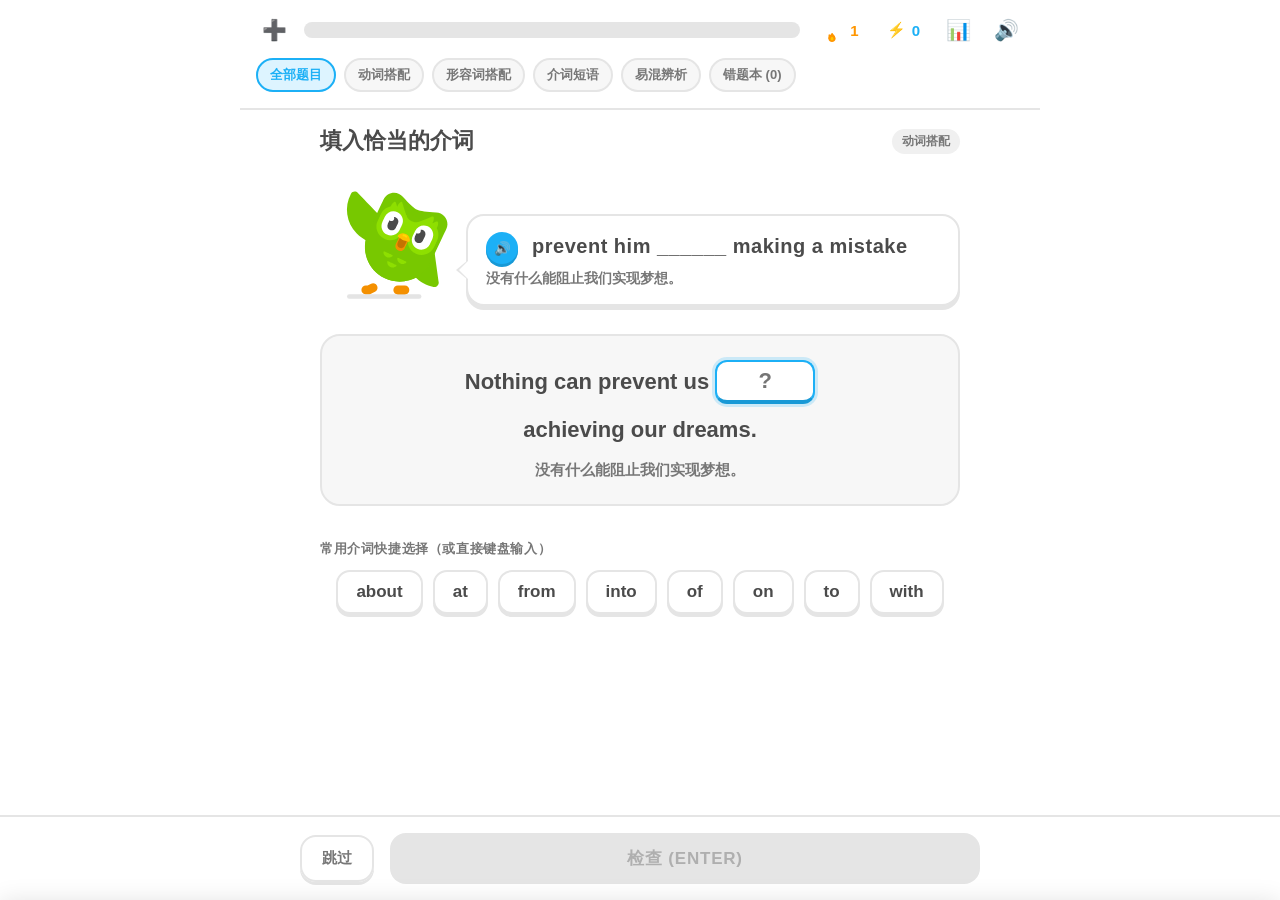
==== public/index.html @ 747ab24b "feat: complete duolingo preposition learning web app with persistent progress storage" ====
<!DOCTYPE html>
<html lang="zh-CN">
<head>
  <meta charset="UTF-8">
  <meta name="viewport" content="width=device-width, initial-scale=1.0, maximum-scale=1.0, user-scalable=no">
  <title>多邻国介词语法填空 | Duolingo Prepositions</title>
  <link rel="stylesheet" href="css/style.css">
  <link rel="icon" href="data:image/svg+xml,<svg xmlns=%22http://www.w3.org/2000/svg%22 viewBox=%220 0 100 100%22><text y=%22.9em%22 font-size=%2290%22>🦉</text></svg>">
</head>
<body>
  <!-- Header Bar -->
  <header class="app-header">
    <div class="header-top">
      <button class="icon-btn" id="open-custom-modal-btn" title="添加我的专属介词题">➕</button>
      
      <!-- Duolingo Progress Bar -->
      <div class="progress-container">
        <div class="progress-fill" id="progress-fill">
          <div class="progress-shine"></div>
        </div>
      </div>

      <!-- Stats: Streak & XP & Sound -->
      <div class="header-stats">
        <div class="stat-badge streak-badge" title="连续练习天数">
          <div class="flame-anim-container" id="flame-anim"></div>
          <span id="streak-count">1</span>
        </div>

        <div class="stat-badge score-badge" id="open-stats-badge" title="查看学习进度">
          <span>⚡</span>
          <span id="xp-count">0</span>
        </div>

        <button class="icon-btn" id="open-stats-modal-btn" title="查看学习数据与进度">📊</button>
        <button class="icon-btn" id="sound-toggle-btn" title="开关音效">🔊</button>
      </div>
    </div>

    <!-- Category Filters -->
    <nav class="filter-tabs">
      <button class="tab-chip active" data-category="all">全部题目</button>
      <button class="tab-chip" data-category="动词搭配">动词搭配</button>
      <button class="tab-chip" data-category="形容词搭配">形容词搭配</button>
      <button class="tab-chip" data-category="介词短语">介词短语</button>
      <button class="tab-chip" data-category="易混辨析">易混辨析</button>
      <button class="tab-chip" data-category="mistakes" id="mistake-badge">错题本 (<span id="mistake-count">0</span>)</button>
    </nav>
  </header>

  <!-- Main Content -->
  <main class="main-content">
    <div class="prompt-title">
      <span id="prompt-title">填入恰当的介词</span>
      <span class="category-tag" id="category-tag">动词搭配</span>
    </div>

    <!-- Duolingo Mascot + Speech Bubble -->
    <div class="duo-character-section">
      <div class="duo-mascot-box">
        <div class="duo-lottie-container" id="duo-mascot-anim"></div>
      </div>

      <div class="speech-bubble">
        <div class="bubble-phrase">
          <button class="speaker-btn" id="speaker-btn" title="朗读句子">🔊</button>
          <span id="bubble-phrase">dance ______ music</span>
        </div>
        <div class="bubble-cn" id="bubble-cn">随着音乐跳舞</div>
      </div>
    </div>

    <!-- Cloze Sentence Card -->
    <form class="cloze-card" id="cloze-form" onsubmit="event.preventDefault(); return false;">
      <div class="cloze-sentence" id="cloze-sentence">
        <!-- Injected via JavaScript -->
      </div>
      <div class="cloze-translation" id="cloze-translation">
        <!-- Translation -->
      </div>
    </form>

    <!-- Quick Word Bank Tiles -->
    <div class="word-bank-section">
      <div class="word-bank-label">常用介词快捷选择（或直接键盘输入）</div>
      <div class="word-tiles" id="word-tiles">
        <!-- Rendered dynamically -->
      </div>
    </div>
  </main>

  <!-- Bottom Floating Action Bar -->
  <footer class="bottom-bar" id="bottom-bar">
    <div class="bottom-bar-inner">
      <button type="button" class="skip-btn" id="skip-btn">跳过</button>
      <button type="button" class="duo-btn duo-btn-green" id="check-btn" disabled>检查 (Enter)</button>
    </div>
  </footer>

  <!-- Duolingo Sliding Feedback Sheet -->
  <aside class="feedback-sheet" id="feedback-sheet">
    <div class="feedback-inner">
      <div class="feedback-status-row">
        <div class="feedback-icon-circle" id="feedback-icon">✓</div>
        <div class="feedback-headline">
          <div class="feedback-title" id="feedback-title">太棒了！</div>
          <div class="feedback-answer-highlight" id="feedback-highlight"></div>
        </div>
      </div>

      <!-- Grammatical Explanation Box -->
      <div class="explanation-card" id="feedback-explanation">
        <!-- Detailed grammar and collocation tips -->
      </div>

      <button type="button" class="duo-btn duo-btn-green" id="feedback-continue-btn">继续 (Enter)</button>
    </div>
  </aside>

  <!-- Lesson Complete Summary Modal -->
  <div class="modal-overlay" id="summary-modal">
    <div class="modal-card">
      <div class="summary-duo-box" id="summary-duo-anim"></div>
      <h2 class="summary-title">单元练习完成！</h2>
      <p class="summary-subtitle">保持节奏，每天进步一点点！</p>

      <div class="summary-stats-grid">
        <div class="stat-box">
          <div class="stat-box-num" id="summary-accuracy" style="color: var(--duo-green-dark)">100%</div>
          <div class="stat-box-label">正确率</div>
        </div>
        <div class="stat-box">
          <div class="stat-box-num" id="summary-xp" style="color: var(--duo-yellow-dark)">+100</div>
          <div class="stat-box-label">经验值</div>
        </div>
        <div class="stat-box">
          <div class="stat-box-num" id="summary-streak" style="color: var(--duo-orange)">1天</div>
          <div class="stat-box-label">连续天数</div>
        </div>
      </div>

      <button type="button" class="duo-btn duo-btn-green" id="summary-continue-btn">继续下一关</button>
    </div>
  </div>

  <!-- Study Progress & Dashboard Modal -->
  <div class="modal-overlay" id="stats-modal">
    <div class="modal-card" style="text-align: left; max-width: 520px;">
      <div style="display: flex; justify-content: space-between; align-items: center; margin-bottom: 16px;">
        <h2 style="font-size: 22px; font-weight: 800; color: var(--duo-gray-500); display: flex; align-items: center; gap: 8px;">
          📊 个人学习进度与成就
        </h2>
        <button class="icon-btn" id="close-stats-modal-btn">✕</button>
      </div>

      <!-- Sync Status Badge -->
      <div class="sync-status-badge" id="sync-status-badge">
        <span class="sync-dot"></span>
        <span id="sync-status-text">已自动同步至本地与服务端</span>
      </div>

      <!-- Stats Grid -->
      <div class="progress-stats-grid">
        <div class="p-stat-card">
          <div class="p-stat-val" id="stat-total-answered" style="color: var(--duo-blue);">0</div>
          <div class="p-stat-label">总练习次数</div>
        </div>
        <div class="p-stat-card">
          <div class="p-stat-val" id="stat-accuracy" style="color: var(--duo-green-dark);">100%</div>
          <div class="p-stat-label">综合正确率</div>
        </div>
        <div class="p-stat-card">
          <div class="p-stat-val" id="stat-mastered-count" style="color: var(--duo-yellow-dark);">0 / 76</div>
          <div class="p-stat-label">已彻底掌握</div>
        </div>
        <div class="p-stat-card">
          <div class="p-stat-val" id="stat-mistakes-count" style="color: var(--duo-red);">0</div>
          <div class="p-stat-label">待复习错题</div>
        </div>
        <div class="p-stat-card">
          <div class="p-stat-val" id="stat-streak-val" style="color: var(--duo-orange);">1天</div>
          <div class="p-stat-label">连续打卡</div>
        </div>
        <div class="p-stat-card">
          <div class="p-stat-val" id="stat-xp-val" style="color: var(--duo-yellow-dark);">0</div>
          <div class="p-stat-label">累计经验 (XP)</div>
        </div>
      </div>

      <!-- Backup and Restore Actions -->
      <div style="margin-top: 18px; border-top: 2px solid var(--duo-gray-200); padding-top: 16px;">
        <div style="font-size: 13px; font-weight: 700; color: var(--duo-gray-400); margin-bottom: 10px; text-transform: uppercase;">
          进度管理与跨设备备份
        </div>
        <div style="display: flex; gap: 8px; flex-wrap: wrap;">
          <button type="button" class="skip-btn" id="export-progress-btn" style="flex: 1; padding: 10px 14px; font-size: 13px;">📥 导出备份</button>
          <button type="button" class="skip-btn" id="import-progress-btn" style="flex: 1; padding: 10px 14px; font-size: 13px;">📤 导入恢复</button>
          <input type="file" id="import-progress-file" accept=".json" style="display: none;">
          <button type="button" class="skip-btn" id="reset-progress-btn" style="padding: 10px 14px; font-size: 13px; color: var(--duo-red);">重置进度</button>
        </div>
      </div>
    </div>
  </div>

  <!-- Custom Question Addition Modal -->
  <div class="modal-overlay" id="custom-modal">
    <div class="modal-card" style="text-align: left;">
      <h2 style="margin-bottom: 16px; font-size: 22px; font-weight: 800; color: var(--duo-gray-500);">➕ 添加我的专属介词题</h2>
      
      <div class="input-group">
        <label class="input-label">介词短语 (例如：dance ___ music)</label>
        <input type="text" class="text-field" id="custom-phrase" placeholder="例：dance ___ music">
      </div>

      <div class="input-group">
        <label class="input-label">完整英文例句 (请用 ___ 代表填空)</label>
        <input type="text" class="text-field" id="custom-sentence" placeholder="例：They dance ___ the rhythm of the music.">
      </div>

      <div class="input-group">
        <label class="input-label">正确介词答案</label>
        <input type="text" class="text-field" id="custom-answer" placeholder="例：to">
      </div>

      <div class="input-group">
        <label class="input-label">中文翻译</label>
        <input type="text" class="text-field" id="custom-cn" placeholder="例：他们随着音乐的节奏跳舞。">
      </div>

      <div class="input-group">
        <label class="input-label">语法解析与记忆技巧 (选填)</label>
        <textarea class="text-field" id="custom-expl" rows="3" placeholder="填写该搭配的核心逻辑、易错提醒或口诀..."></textarea>
      </div>

      <div style="display: flex; gap: 10px; margin-top: 18px;">
        <button type="button" class="skip-btn" id="close-custom-modal-btn" style="flex: 1;">取消</button>
        <button type="button" class="duo-btn duo-btn-green" id="save-custom-question-btn" style="flex: 2;">保存题目</button>
      </div>
    </div>
  </div>

  <!-- Client Libraries -->
  <script src="libs/lottie.min.js"></script>
  <script src="libs/confetti.min.js"></script>
  <script src="js/audio-manager.js"></script>
  <script src="js/questions.js"></script>
  <script src="js/app.js"></script>
</body>
</html>
---- public/css/style.css ----
/* Duolingo Authentic Design System */
:root {
  --duo-green: #58cc02;
  --duo-green-dark: #58a700;
  --duo-green-light: #d7ffb8;
  --duo-green-text: #46a302;
  
  --duo-red: #ff4b4b;
  --duo-red-dark: #ea2b2b;
  --duo-red-light: #ffdfe0;
  --duo-red-text: #ea2b2b;

  --duo-blue: #1cb0f6;
  --duo-blue-dark: #1899d6;
  --duo-blue-light: #ddf4ff;

  --duo-orange: #ff9600;
  --duo-orange-dark: #e58700;

  --duo-yellow: #ffc800;
  --duo-yellow-dark: #e5a500;

  --duo-gray-100: #f7f7f7;
  --duo-gray-200: #e5e5e5;
  --duo-gray-300: #afafaf;
  --duo-gray-400: #777777;
  --duo-gray-500: #4b4b4b;

  --font-family: 'DIN Next Rounded', -apple-system, BlinkMacSystemFont, 'Segoe UI', Roboto, Helvetica, Arial, sans-serif;
}

* {
  box-sizing: border-box;
  margin: 0;
  padding: 0;
  -webkit-tap-highlight-color: transparent;
}

body {
  font-family: var(--font-family);
  background-color: #ffffff;
  color: var(--duo-gray-500);
  min-height: 100vh;
  display: flex;
  flex-direction: column;
  overflow-x: hidden;
  user-select: none;
}

/* App Header */
.app-header {
  position: sticky;
  top: 0;
  z-index: 50;
  background: #ffffff;
  border-bottom: 2px solid var(--duo-gray-200);
  padding: 12px 16px;
  max-width: 800px;
  width: 100%;
  margin: 0 auto;
}

.header-top {
  display: flex;
  align-items: center;
  justify-content: space-between;
  gap: 12px;
}

.icon-btn {
  background: transparent;
  border: none;
  font-size: 20px;
  cursor: pointer;
  color: var(--duo-gray-300);
  width: 36px;
  height: 36px;
  display: flex;
  align-items: center;
  justify-content: center;
  border-radius: 50%;
  transition: all 0.15s;
}

.icon-btn:hover {
  background: var(--duo-gray-100);
  color: var(--duo-gray-500);
}

.progress-container {
  flex: 1;
  height: 16px;
  background-color: var(--duo-gray-200);
  border-radius: 999px;
  overflow: hidden;
  position: relative;
}

.progress-fill {
  height: 100%;
  width: 0%;
  background-color: var(--duo-green);
  border-radius: 999px;
  transition: width 0.35s cubic-bezier(0.4, 0, 0.2, 1);
  position: relative;
}

.progress-shine {
  position: absolute;
  top: 3px;
  left: 10px;
  right: 10px;
  height: 4px;
  background: rgba(255, 255, 255, 0.45);
  border-radius: 999px;
}

/* Header Status Badges */
.header-stats {
  display: flex;
  align-items: center;
  gap: 12px;
}

.stat-badge {
  display: inline-flex;
  align-items: center;
  gap: 6px;
  font-weight: 800;
  font-size: 15px;
  padding: 4px 8px;
  border-radius: 12px;
  cursor: pointer;
  transition: transform 0.1s;
}

.stat-badge:active {
  transform: scale(0.95);
}

.streak-badge {
  color: var(--duo-orange);
}

.flame-anim-container {
  width: 24px;
  height: 24px;
}

.score-badge {
  color: var(--duo-blue);
}

/* Sub-header Filter Tabs */
.filter-tabs {
  display: flex;
  gap: 8px;
  margin-top: 10px;
  overflow-x: auto;
  padding-bottom: 4px;
  scrollbar-width: none;
}

.filter-tabs::-webkit-scrollbar {
  display: none;
}

.tab-chip {
  padding: 6px 12px;
  border-radius: 20px;
  font-size: 13px;
  font-weight: 700;
  background: var(--duo-gray-100);
  color: var(--duo-gray-400);
  border: 2px solid var(--duo-gray-200);
  cursor: pointer;
  white-space: nowrap;
  transition: all 0.15s;
}

.tab-chip.active {
  background: var(--duo-blue-light);
  color: var(--duo-blue);
  border-color: var(--duo-blue);
}

/* Main Container */
.main-content {
  flex: 1;
  max-width: 680px;
  width: 100%;
  margin: 0 auto;
  padding: 16px 20px 140px;
  display: flex;
  flex-direction: column;
}

/* Question Section */
.prompt-title {
  font-size: 22px;
  font-weight: 800;
  color: var(--duo-gray-500);
  margin-bottom: 20px;
  display: flex;
  align-items: center;
  justify-content: space-between;
}

.category-tag {
  font-size: 12px;
  font-weight: 700;
  padding: 4px 10px;
  border-radius: 999px;
  background: #f0f0f0;
  color: var(--duo-gray-400);
}

/* Mascot + Bubble Area */
.duo-character-section {
  display: flex;
  align-items: flex-end;
  gap: 16px;
  margin-bottom: 28px;
}

.duo-mascot-box {
  width: 130px;
  height: 130px;
  flex-shrink: 0;
  position: relative;
  display: flex;
  align-items: center;
  justify-content: center;
}

.duo-lottie-container {
  width: 100%;
  height: 100%;
}

.speech-bubble {
  flex: 1;
  background: #ffffff;
  border: 2px solid var(--duo-gray-200);
  border-radius: 18px;
  padding: 16px 18px;
  position: relative;
  box-shadow: 0 4px 0 var(--duo-gray-200);
}

.speech-bubble::before {
  content: '';
  position: absolute;
  left: -12px;
  bottom: 24px;
  width: 0;
  height: 0;
  border-top: 10px solid transparent;
  border-bottom: 10px solid transparent;
  border-right: 12px solid var(--duo-gray-200);
}

.speech-bubble::after {
  content: '';
  position: absolute;
  left: -9px;
  bottom: 24px;
  width: 0;
  height: 0;
  border-top: 10px solid transparent;
  border-bottom: 10px solid transparent;
  border-right: 10px solid #ffffff;
}

.bubble-phrase {
  font-size: 20px;
  font-weight: 800;
  color: var(--duo-gray-500);
  margin-bottom: 6px;
  letter-spacing: 0.5px;
}

.speaker-btn {
  display: inline-flex;
  align-items: center;
  justify-content: center;
  background: var(--duo-blue);
  color: #ffffff;
  border: none;
  width: 32px;
  height: 32px;
  border-radius: 50%;
  cursor: pointer;
  box-shadow: 0 3px 0 var(--duo-blue-dark);
  margin-right: 8px;
  vertical-align: middle;
  transition: transform 0.1s;
}

.speaker-btn:active {
  transform: translateY(3px);
  box-shadow: none;
}

.bubble-cn {
  font-size: 14px;
  color: var(--duo-gray-400);
  font-weight: 600;
}

/* Sentence Cloze Area */
.cloze-card {
  background: var(--duo-gray-100);
  border: 2px solid var(--duo-gray-200);
  border-radius: 20px;
  padding: 24px;
  margin-bottom: 24px;
  text-align: center;
}

.cloze-sentence {
  font-size: 22px;
  font-weight: 700;
  line-height: 1.6;
  color: var(--duo-gray-500);
  display: flex;
  flex-wrap: wrap;
  align-items: center;
  justify-content: center;
  gap: 8px 6px;
}

.cloze-input-wrap {
  display: inline-flex;
  align-items: center;
  position: relative;
}

.cloze-input {
  font-family: inherit;
  font-size: 22px;
  font-weight: 800;
  color: var(--duo-blue);
  text-align: center;
  background: #ffffff;
  border: 2px solid var(--duo-gray-300);
  border-bottom: 4px solid var(--duo-gray-300);
  border-radius: 12px;
  padding: 6px 14px;
  min-width: 80px;
  width: 100px;
  outline: none;
  transition: all 0.2s;
}

.cloze-input:focus {
  border-color: var(--duo-blue);
  border-bottom-color: var(--duo-blue-dark);
  box-shadow: 0 0 0 3px rgba(28, 176, 246, 0.2);
}

.cloze-input.filled {
  border-color: var(--duo-blue);
  background-color: var(--duo-blue-light);
}

@keyframes shake {
  0%, 100% { transform: translateX(0); }
  20%, 60% { transform: translateX(-6px); }
  40%, 80% { transform: translateX(6px); }
}

.cloze-input.shake {
  animation: shake 0.35s ease;
  border-color: var(--duo-red) !important;
  border-bottom-color: var(--duo-red-dark) !important;
}

.cloze-translation {
  margin-top: 14px;
  font-size: 15px;
  color: var(--duo-gray-400);
  font-weight: 600;
}

/* Quick Word Bank Chips */
.word-bank-section {
  margin-top: 10px;
}

.word-bank-label {
  font-size: 13px;
  font-weight: 700;
  color: var(--duo-gray-400);
  margin-bottom: 12px;
  text-transform: uppercase;
  letter-spacing: 0.6px;
}

.word-tiles {
  display: flex;
  flex-wrap: wrap;
  gap: 10px;
  justify-content: center;
}

.word-tile {
  background: #ffffff;
  color: var(--duo-gray-500);
  font-size: 17px;
  font-weight: 700;
  padding: 10px 18px;
  border: 2px solid var(--duo-gray-200);
  border-radius: 14px;
  box-shadow: 0 3px 0 var(--duo-gray-200);
  cursor: pointer;
  transition: all 0.1s ease;
  user-select: none;
}

.word-tile:hover {
  background: var(--duo-gray-100);
}

.word-tile:active {
  transform: translateY(3px);
  box-shadow: 0 0 0 var(--duo-gray-200);
}

.word-tile.selected {
  background: var(--duo-blue-light);
  color: var(--duo-blue);
  border-color: var(--duo-blue);
  box-shadow: 0 3px 0 var(--duo-blue-dark);
}

/* Bottom Action Bar */
.bottom-bar {
  position: fixed;
  bottom: 0;
  left: 0;
  right: 0;
  background: #ffffff;
  border-top: 2px solid var(--duo-gray-200);
  padding: 16px 20px calc(16px + env(safe-area-inset-bottom, 0px));
  display: flex;
  justify-content: center;
  z-index: 40;
}

.bottom-bar-inner {
  max-width: 680px;
  width: 100%;
  display: flex;
  align-items: center;
  justify-content: space-between;
  gap: 16px;
}

/* 3D Duolingo Button */
.duo-btn {
  font-family: inherit;
  font-size: 17px;
  font-weight: 800;
  text-transform: uppercase;
  letter-spacing: 0.8px;
  padding: 14px 28px;
  border-radius: 16px;
  border: none;
  cursor: pointer;
  display: inline-flex;
  align-items: center;
  justify-content: center;
  gap: 8px;
  width: 100%;
  transition: all 0.1s ease;
  outline: none;
}

.duo-btn-green {
  background-color: var(--duo-green);
  color: #ffffff;
  box-shadow: 0 4px 0 var(--duo-green-dark);
}

.duo-btn-green:hover:not(:disabled) {
  filter: brightness(1.05);
}

.duo-btn-green:active:not(:disabled) {
  transform: translateY(4px);
  box-shadow: 0 0 0 var(--duo-green-dark);
}

.duo-btn-red {
  background-color: var(--duo-red);
  color: #ffffff;
  box-shadow: 0 4px 0 var(--duo-red-dark);
}

.duo-btn-red:hover {
  filter: brightness(1.05);
}

.duo-btn-red:active {
  transform: translateY(4px);
  box-shadow: 0 0 0 var(--duo-red-dark);
}

.duo-btn:disabled {
  background-color: var(--duo-gray-200);
  color: var(--duo-gray-300);
  box-shadow: none;
  cursor: not-allowed;
}

.skip-btn {
  background: transparent;
  border: 2px solid var(--duo-gray-200);
  color: var(--duo-gray-400);
  padding: 12px 20px;
  border-radius: 16px;
  font-weight: 700;
  font-size: 15px;
  cursor: pointer;
  box-shadow: 0 3px 0 var(--duo-gray-200);
  white-space: nowrap;
  transition: all 0.1s;
}

.skip-btn:active {
  transform: translateY(3px);
  box-shadow: none;
}

/* Duolingo Sliding Feedback Drawer */
.feedback-sheet {
  position: fixed;
  bottom: 0;
  left: 0;
  right: 0;
  transform: translateY(105%);
  transition: transform 0.35s cubic-bezier(0.175, 0.885, 0.32, 1.275);
  z-index: 60;
  padding: 20px 20px calc(24px + env(safe-area-inset-bottom, 0px));
  box-shadow: 0 -8px 24px rgba(0, 0, 0, 0.12);
}

.feedback-sheet.open {
  transform: translateY(0%);
}

.feedback-sheet.correct {
  background-color: var(--duo-green-light);
  border-top: 2px solid var(--duo-green);
}

.feedback-sheet.wrong {
  background-color: var(--duo-red-light);
  border-top: 2px solid var(--duo-red);
}

.feedback-inner {
  max-width: 680px;
  margin: 0 auto;
  display: flex;
  flex-direction: column;
  gap: 16px;
}

.feedback-status-row {
  display: flex;
  align-items: flex-start;
  gap: 16px;
}

.feedback-icon-circle {
  width: 48px;
  height: 48px;
  border-radius: 50%;
  display: flex;
  align-items: center;
  justify-content: center;
  font-size: 24px;
  font-weight: 900;
  flex-shrink: 0;
}

.feedback-sheet.correct .feedback-icon-circle {
  background: #ffffff;
  color: var(--duo-green);
  border: 3px solid var(--duo-green);
}

.feedback-sheet.wrong .feedback-icon-circle {
  background: #ffffff;
  color: var(--duo-red);
  border: 3px solid var(--duo-red);
}

.feedback-headline {
  flex: 1;
}

.feedback-title {
  font-size: 24px;
  font-weight: 800;
  margin-bottom: 4px;
}

.feedback-sheet.correct .feedback-title {
  color: var(--duo-green-text);
}

.feedback-sheet.wrong .feedback-title {
  color: var(--duo-red-text);
}

.feedback-answer-highlight {
  font-size: 17px;
  font-weight: 700;
  color: var(--duo-gray-500);
}

.feedback-answer-highlight span.correct-term {
  color: var(--duo-green-text);
  font-size: 20px;
  font-weight: 800;
  text-decoration: underline;
}

.feedback-answer-highlight span.wrong-term {
  color: var(--duo-red-text);
  font-size: 20px;
  font-weight: 800;
}

/* Explanation Card */
.explanation-card {
  background: #ffffff;
  border-radius: 14px;
  padding: 14px 18px;
  font-size: 14px;
  line-height: 1.6;
  color: var(--duo-gray-500);
  box-shadow: 0 2px 8px rgba(0, 0, 0, 0.05);
  max-height: 220px;
  overflow-y: auto;
}

.explanation-card b {
  color: #111;
}

/* Lesson Summary Modal / Overlay */
.modal-overlay {
  position: fixed;
  top: 0;
  left: 0;
  right: 0;
  bottom: 0;
  background: rgba(0, 0, 0, 0.55);
  display: flex;
  align-items: center;
  justify-content: center;
  z-index: 100;
  padding: 20px;
  opacity: 0;
  pointer-events: none;
  transition: opacity 0.25s;
}

.modal-overlay.open {
  opacity: 1;
  pointer-events: auto;
}

.modal-card {
  background: #ffffff;
  border-radius: 24px;
  max-width: 480px;
  width: 100%;
  padding: 30px;
  text-align: center;
  box-shadow: 0 10px 40px rgba(0, 0, 0, 0.2);
  transform: translateY(20px) scale(0.95);
  transition: all 0.25s cubic-bezier(0.175, 0.885, 0.32, 1.275);
}

.modal-overlay.open .modal-card {
  transform: translateY(0) scale(1);
}

.summary-duo-box {
  width: 140px;
  height: 140px;
  margin: 0 auto 16px;
}

.summary-title {
  font-size: 28px;
  font-weight: 800;
  color: var(--duo-yellow-dark);
  margin-bottom: 8px;
}

.summary-subtitle {
  font-size: 16px;
  color: var(--duo-gray-400);
  margin-bottom: 24px;
}

.summary-stats-grid {
  display: grid;
  grid-template-columns: 1fr 1fr 1fr;
  gap: 12px;
  margin-bottom: 24px;
}

.stat-box {
  background: var(--duo-gray-100);
  border: 2px solid var(--duo-gray-200);
  border-radius: 16px;
  padding: 12px 6px;
}

.stat-box-num {
  font-size: 22px;
  font-weight: 800;
  margin-bottom: 4px;
}

.stat-box-label {
  font-size: 12px;
  color: var(--duo-gray-400);
  font-weight: 700;
}

/* Quick Add Custom Question Modal */
.input-group {
  margin-bottom: 14px;
  text-align: left;
}

.input-label {
  font-size: 13px;
  font-weight: 700;
  color: var(--duo-gray-500);
  margin-bottom: 6px;
  display: block;
}

.text-field {
  width: 100%;
  padding: 10px 14px;
  font-family: inherit;
  font-size: 15px;
  border: 2px solid var(--duo-gray-200);
  border-radius: 12px;
  outline: none;
}

.text-field:focus {
  border-color: var(--duo-blue);
}

/* Progress Dashboard Styles */
.sync-status-badge {
  display: flex;
  align-items: center;
  gap: 8px;
  background: var(--duo-green-light);
  color: var(--duo-green-dark);
  font-size: 13px;
  font-weight: 700;
  padding: 8px 12px;
  border-radius: 12px;
  margin-bottom: 16px;
  transition: all 0.2s;
}

.sync-status-badge.syncing {
  background: var(--duo-blue-light);
  color: var(--duo-blue);
}

.sync-dot {
  width: 8px;
  height: 8px;
  border-radius: 50%;
  background-color: var(--duo-green);
  box-shadow: 0 0 6px var(--duo-green);
  flex-shrink: 0;
}

.sync-status-badge.syncing .sync-dot {
  background-color: var(--duo-blue);
  box-shadow: 0 0 6px var(--duo-blue);
}

.progress-stats-grid {
  display: grid;
  grid-template-columns: repeat(3, 1fr);
  gap: 10px;
}

.p-stat-card {
  background: var(--duo-gray-100);
  border: 2px solid var(--duo-gray-200);
  border-radius: 14px;
  padding: 12px 10px;
  text-align: center;
}

.p-stat-val {
  font-size: 20px;
  font-weight: 800;
  margin-bottom: 4px;
}

.p-stat-label {
  font-size: 11px;
  font-weight: 700;
  color: var(--duo-gray-400);
}

/* Responsive adjustments */
@media (max-width: 480px) {
  .duo-character-section {
    gap: 10px;
  }
  .duo-mascot-box {
    width: 95px;
    height: 95px;
  }
  .bubble-phrase {
    font-size: 18px;
  }
  .cloze-sentence {
    font-size: 19px;
  }
  .cloze-input {
    font-size: 19px;
    padding: 4px 10px;
    min-width: 65px;
    width: 80px;
  }
}
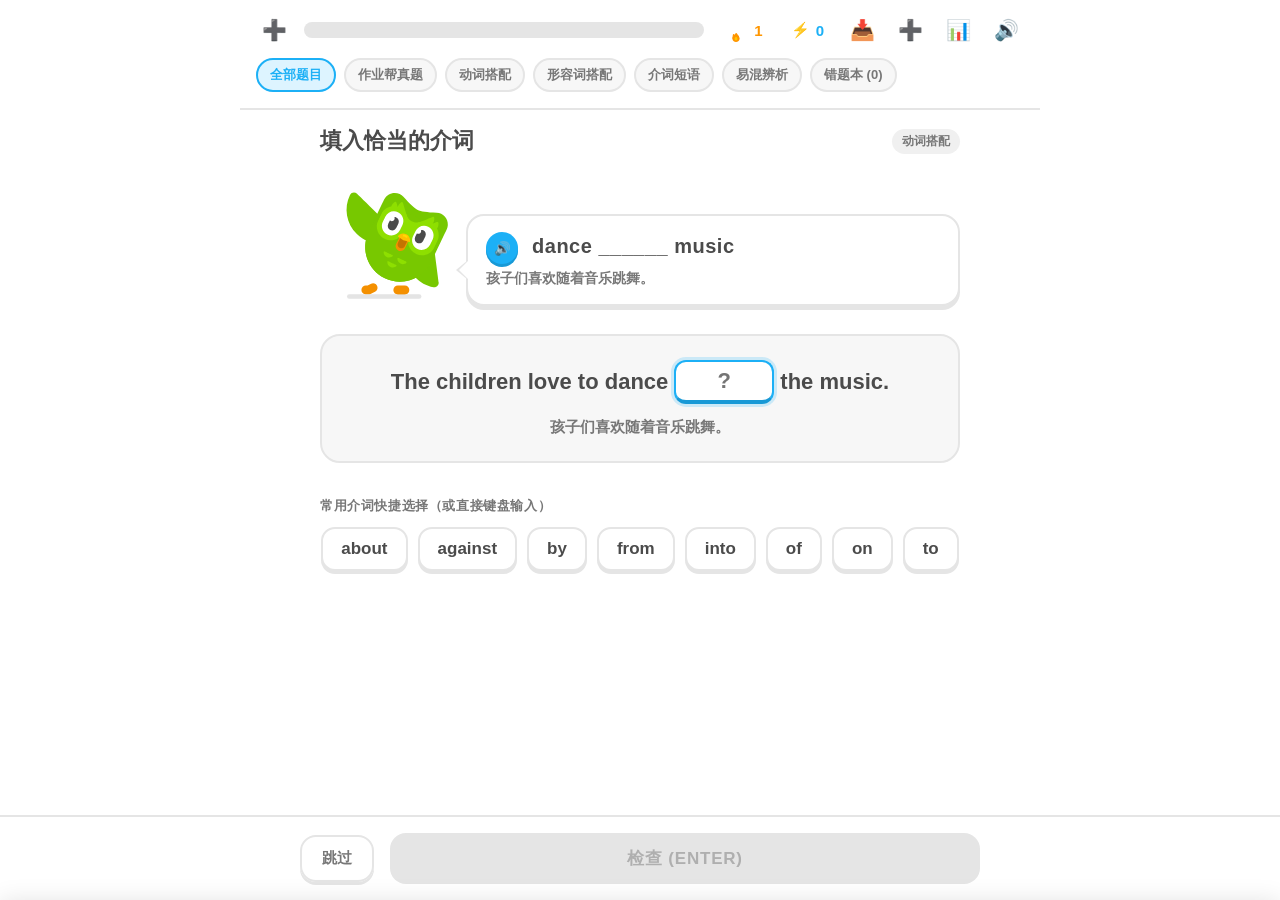
==== commit f0cb8afa: "feat: integrate Zuoyebang crawler and add 24 curated English quizzes" ====
--- a/public/index.html
+++ b/public/index.html
@@ -32,6 +32,8 @@
           <span id="xp-count">0</span>
         </div>
 
+        <button class="icon-btn" id="open-zyb-modal-btn" title="作业帮爬虫题库导入">📥</button>
+        <button class="icon-btn" id="open-custom-modal-btn" title="手动添加题目">➕</button>
         <button class="icon-btn" id="open-stats-modal-btn" title="查看学习数据与进度">📊</button>
         <button class="icon-btn" id="sound-toggle-btn" title="开关音效">🔊</button>
       </div>
@@ -40,6 +42,7 @@
     <!-- Category Filters -->
     <nav class="filter-tabs">
       <button class="tab-chip active" data-category="all">全部题目</button>
+      <button class="tab-chip" data-category="作业帮真题">作业帮真题</button>
       <button class="tab-chip" data-category="动词搭配">动词搭配</button>
       <button class="tab-chip" data-category="形容词搭配">形容词搭配</button>
       <button class="tab-chip" data-category="介词短语">介词短语</button>
@@ -239,6 +242,32 @@
     </div>
   </div>
 
+  <!-- Zuoyebang Crawler Modal -->
+  <div class="modal-overlay" id="zyb-modal">
+    <div class="modal-card" style="text-align: left; max-width: 520px;">
+      <h2 style="margin-bottom: 8px; font-size: 22px; font-weight: 800; color: var(--duo-gray-500);">📥 作业帮爬虫题库抓取导入</h2>
+      <p style="font-size: 13px; color: var(--duo-gray-400); margin-bottom: 16px; line-height: 1.4;">
+        利用作业帮爬虫（zyb-crawler）抓取 miniapp 分享链接中的英语真题、语法填空并自动录入多邻国题库。
+      </p>
+      
+      <div class="input-group">
+        <label class="input-label">作业帮分享链接 (支持多行，每行一条)</label>
+        <textarea class="text-field" id="zyb-url-input" rows="3" placeholder="https://activities.zuoyebang.com/miniapp/share/..."></textarea>
+      </div>
+
+      <div style="display: flex; gap: 8px; margin-top: 12px; margin-bottom: 14px;">
+        <button type="button" class="duo-btn duo-btn-blue" id="zyb-crawl-btn" style="flex: 1; padding: 10px 14px; font-size: 14px;">🚀 爬取并导入</button>
+        <button type="button" class="duo-btn duo-btn-green" id="zyb-preload-btn" style="flex: 1; padding: 10px 14px; font-size: 14px;">⚡ 一键载入真题库</button>
+      </div>
+
+      <div id="zyb-crawl-status" style="font-size: 13px; color: var(--duo-gray-400); min-height: 24px; margin-bottom: 12px; line-height: 1.4;"></div>
+
+      <div style="display: flex; gap: 10px; margin-top: 10px;">
+        <button type="button" class="skip-btn" id="close-zyb-modal-btn" style="flex: 1;">关闭</button>
+      </div>
+    </div>
+  </div>
+
   <!-- Client Libraries -->
   <script src="libs/lottie.min.js"></script>
   <script src="libs/confetti.min.js"></script>
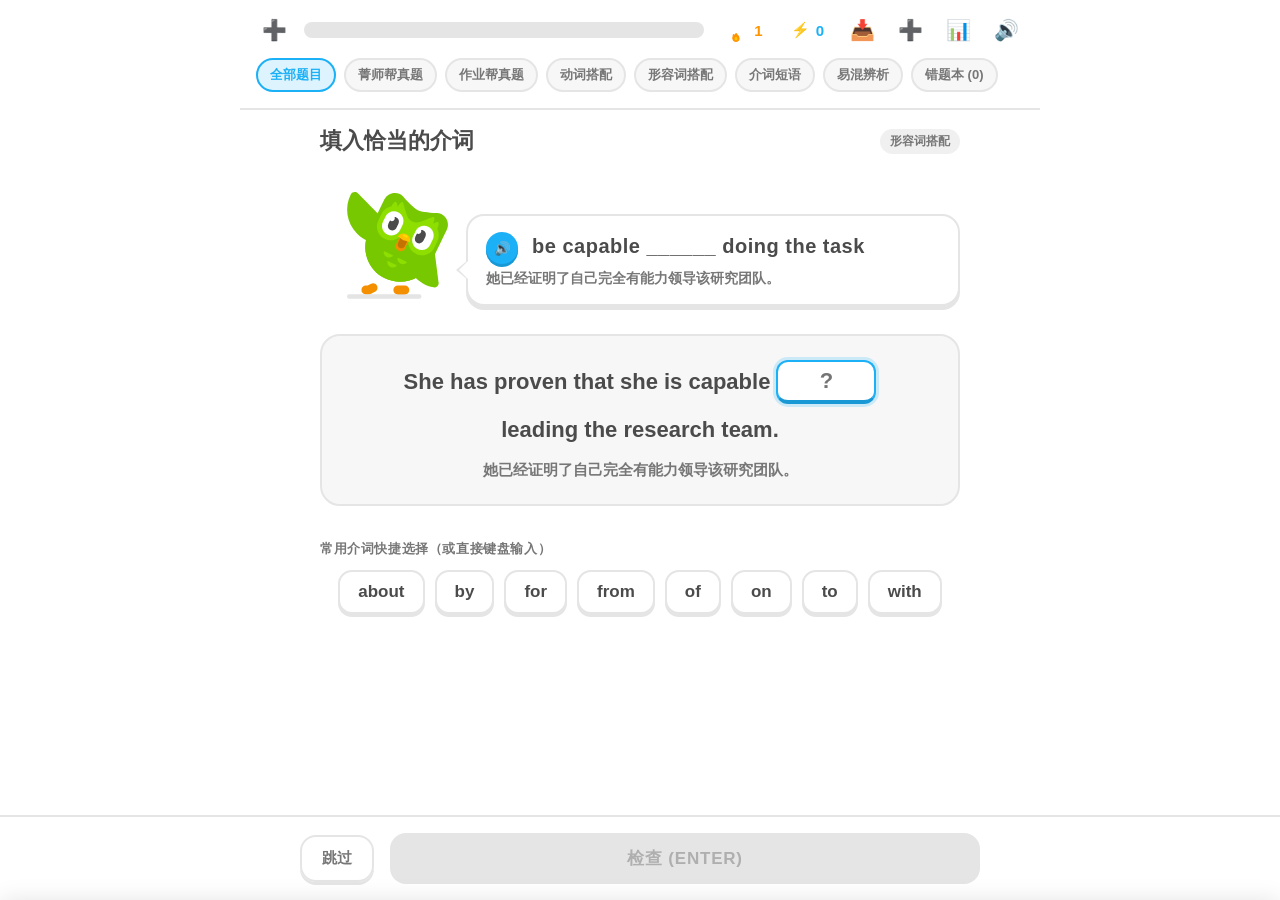
==== commit acfecb2f: "feat: add 20 exam questions from Jingshibang 2026 Beijing high school papers" ====
--- a/public/index.html
+++ b/public/index.html
@@ -42,6 +42,7 @@
     <!-- Category Filters -->
     <nav class="filter-tabs">
       <button class="tab-chip active" data-category="all">全部题目</button>
+      <button class="tab-chip" data-category="菁师帮真题">菁师帮真题</button>
       <button class="tab-chip" data-category="作业帮真题">作业帮真题</button>
       <button class="tab-chip" data-category="动词搭配">动词搭配</button>
       <button class="tab-chip" data-category="形容词搭配">形容词搭配</button>
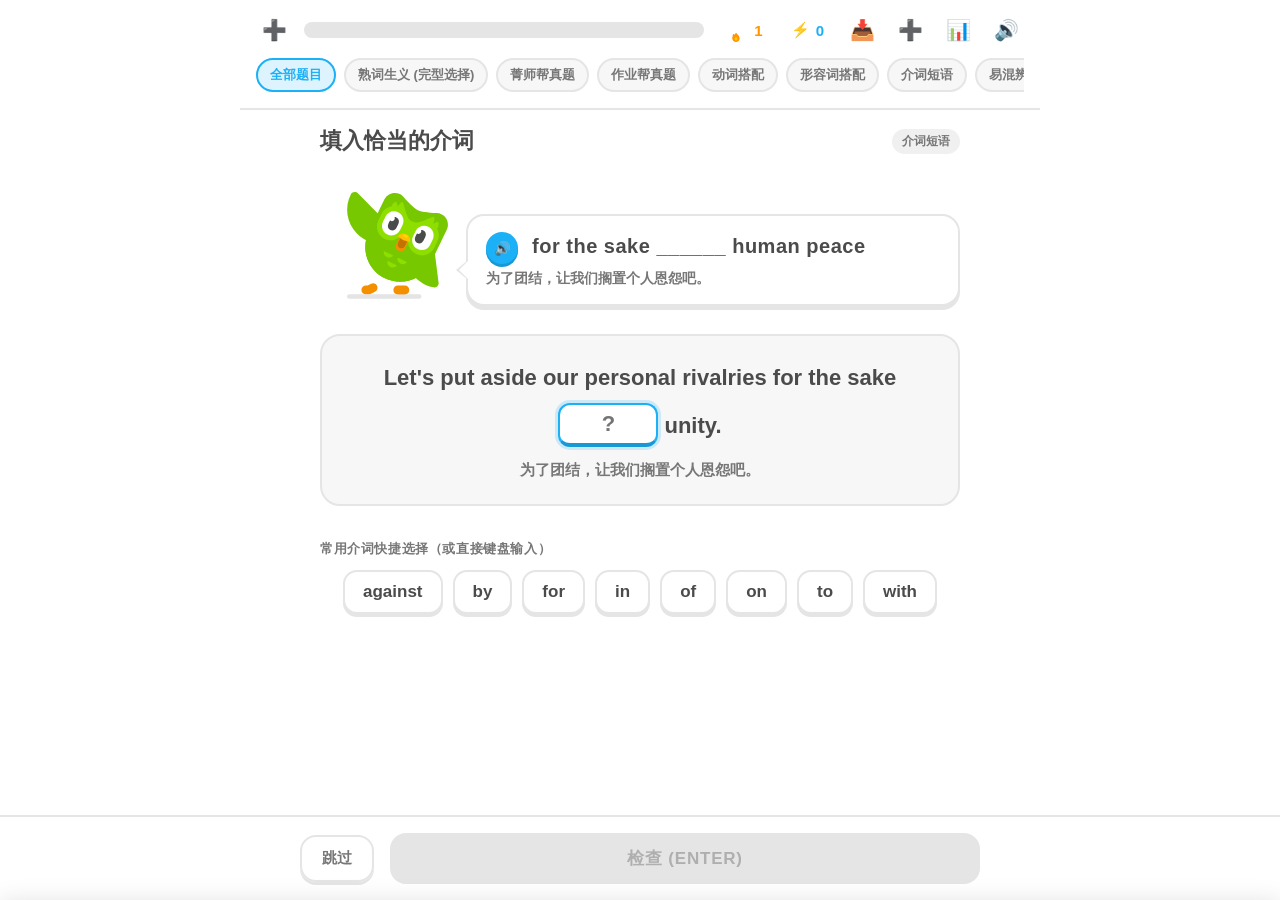
==== commit 57a700d5: "feat: convert polysemy (熟词生义) questions to 4-choice Cloze format in Word and Web App" ====
--- a/public/index.html
+++ b/public/index.html
@@ -42,6 +42,7 @@
     <!-- Category Filters -->
     <nav class="filter-tabs">
       <button class="tab-chip active" data-category="all">全部题目</button>
+      <button class="tab-chip" data-category="熟词生义">熟词生义 (完型选择)</button>
       <button class="tab-chip" data-category="菁师帮真题">菁师帮真题</button>
       <button class="tab-chip" data-category="作业帮真题">作业帮真题</button>
       <button class="tab-chip" data-category="动词搭配">动词搭配</button>
--- a/public/css/style.css
+++ b/public/css/style.css
@@ -432,6 +432,97 @@
   color: var(--duo-blue);
   border-color: var(--duo-blue);
   box-shadow: 0 3px 0 var(--duo-blue-dark);
+}
+
+/* Cloze 4-Choice Multiple Choice Grid */
+.word-tiles.choice-grid {
+  display: grid;
+  grid-template-columns: repeat(2, 1fr);
+  gap: 12px;
+  width: 100%;
+  max-width: 620px;
+  margin: 0 auto;
+}
+
+@media (max-width: 520px) {
+  .word-tiles.choice-grid {
+    grid-template-columns: 1fr;
+    gap: 10px;
+  }
+}
+
+.word-tile.choice-tile {
+  display: flex;
+  align-items: center;
+  justify-content: flex-start;
+  gap: 12px;
+  font-size: 16px;
+  text-align: left;
+  padding: 12px 18px;
+  width: 100%;
+  min-height: 54px;
+}
+
+.choice-key-badge {
+  display: inline-flex;
+  align-items: center;
+  justify-content: center;
+  width: 28px;
+  height: 28px;
+  border-radius: 8px;
+  background: var(--duo-gray-100);
+  border: 1.5px solid var(--duo-gray-200);
+  font-size: 13px;
+  font-weight: 800;
+  color: var(--duo-gray-400);
+  flex-shrink: 0;
+  transition: all 0.15s ease;
+}
+
+.choice-option-text {
+  flex: 1;
+  font-weight: 700;
+  color: var(--duo-gray-500);
+}
+
+.word-tile.choice-tile.selected {
+  background: var(--duo-blue-light);
+  border-color: var(--duo-blue);
+  box-shadow: 0 3px 0 var(--duo-blue-dark);
+}
+
+.word-tile.choice-tile.selected .choice-key-badge {
+  background: var(--duo-blue);
+  border-color: var(--duo-blue-dark);
+  color: #ffffff;
+}
+
+.word-tile.choice-tile.selected .choice-option-text {
+  color: var(--duo-blue);
+}
+
+.cloze-choice-blank {
+  display: inline-flex;
+  align-items: center;
+  justify-content: center;
+  min-width: 100px;
+  height: 36px;
+  margin: 0 6px;
+  padding: 0 12px;
+  border-bottom: 3px solid var(--duo-blue);
+  color: var(--duo-blue);
+  font-size: 20px;
+  font-weight: 800;
+  vertical-align: middle;
+  background: var(--duo-blue-light);
+  border-radius: 8px 8px 0 0;
+  transition: all 0.15s ease;
+}
+
+.cloze-choice-blank.empty {
+  color: var(--duo-gray-300);
+  background: transparent;
+  border-bottom-color: var(--duo-gray-300);
 }
 
 /* Bottom Action Bar */
